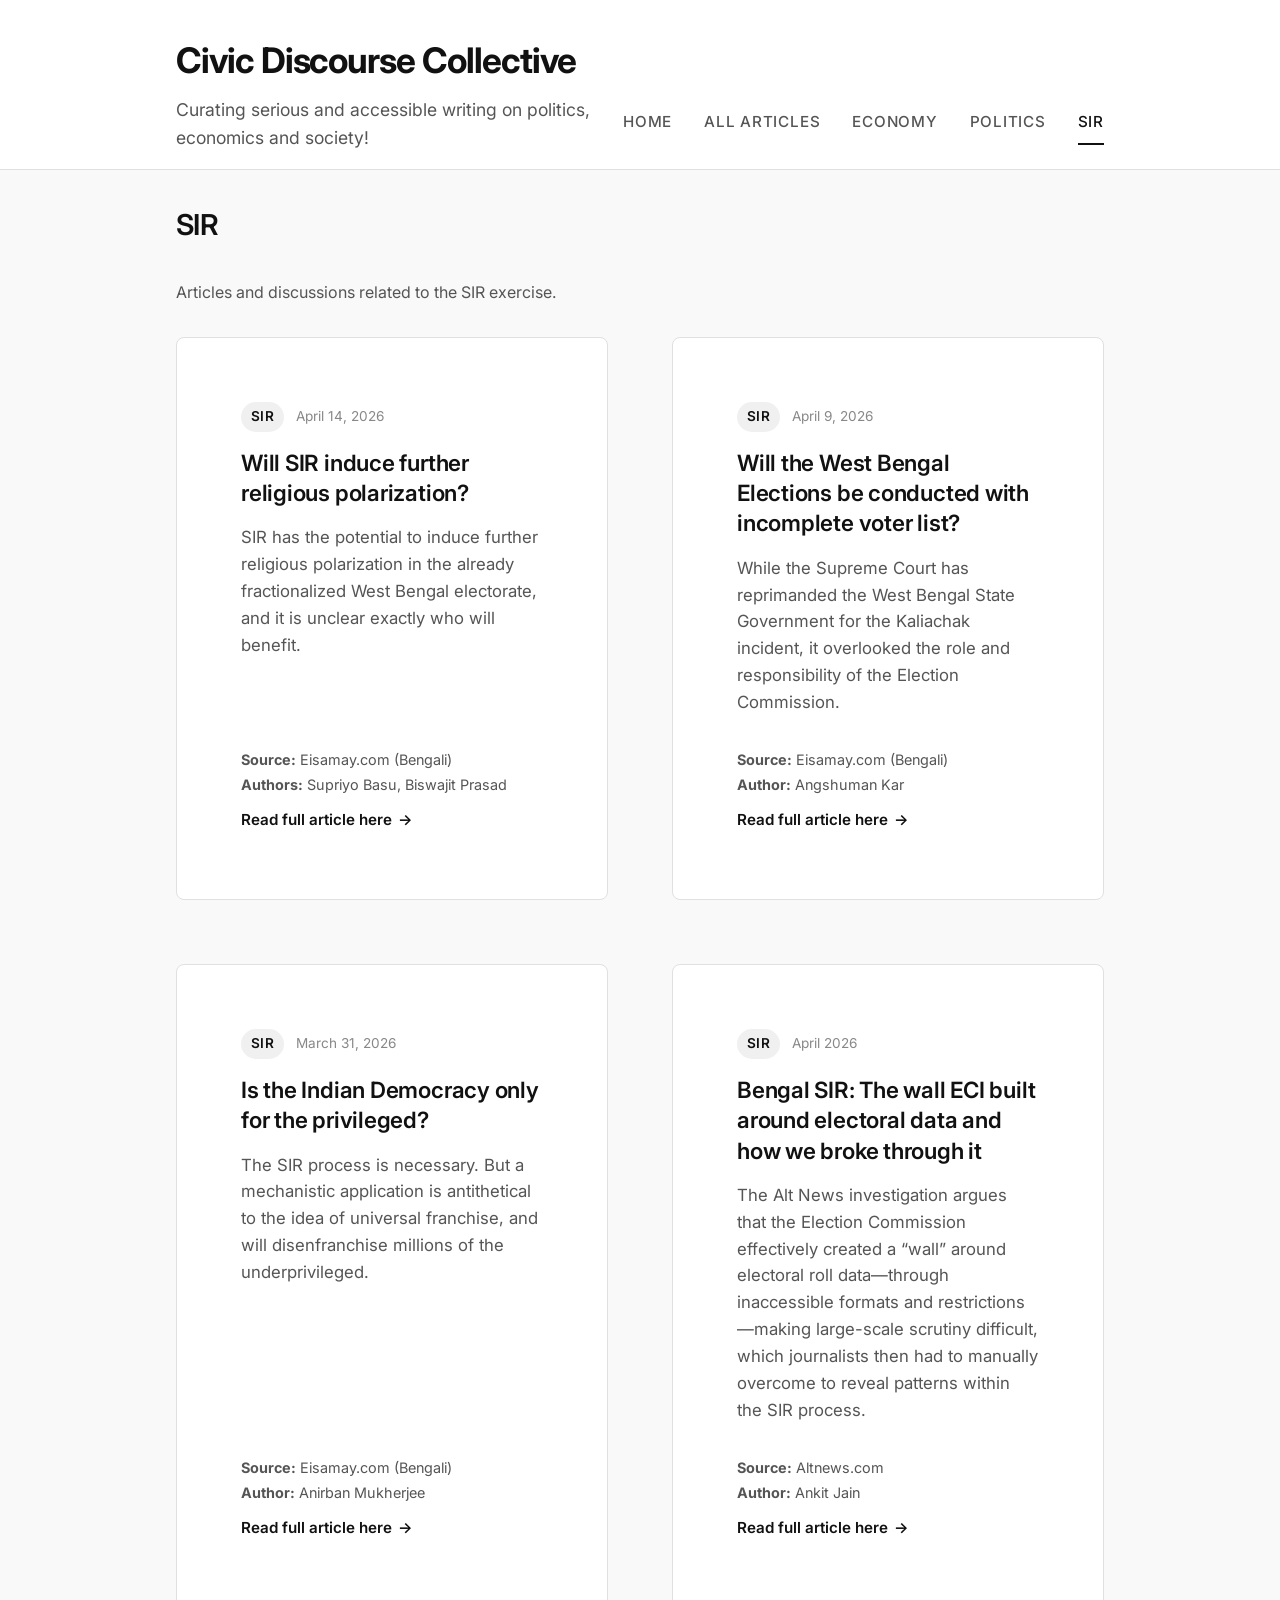
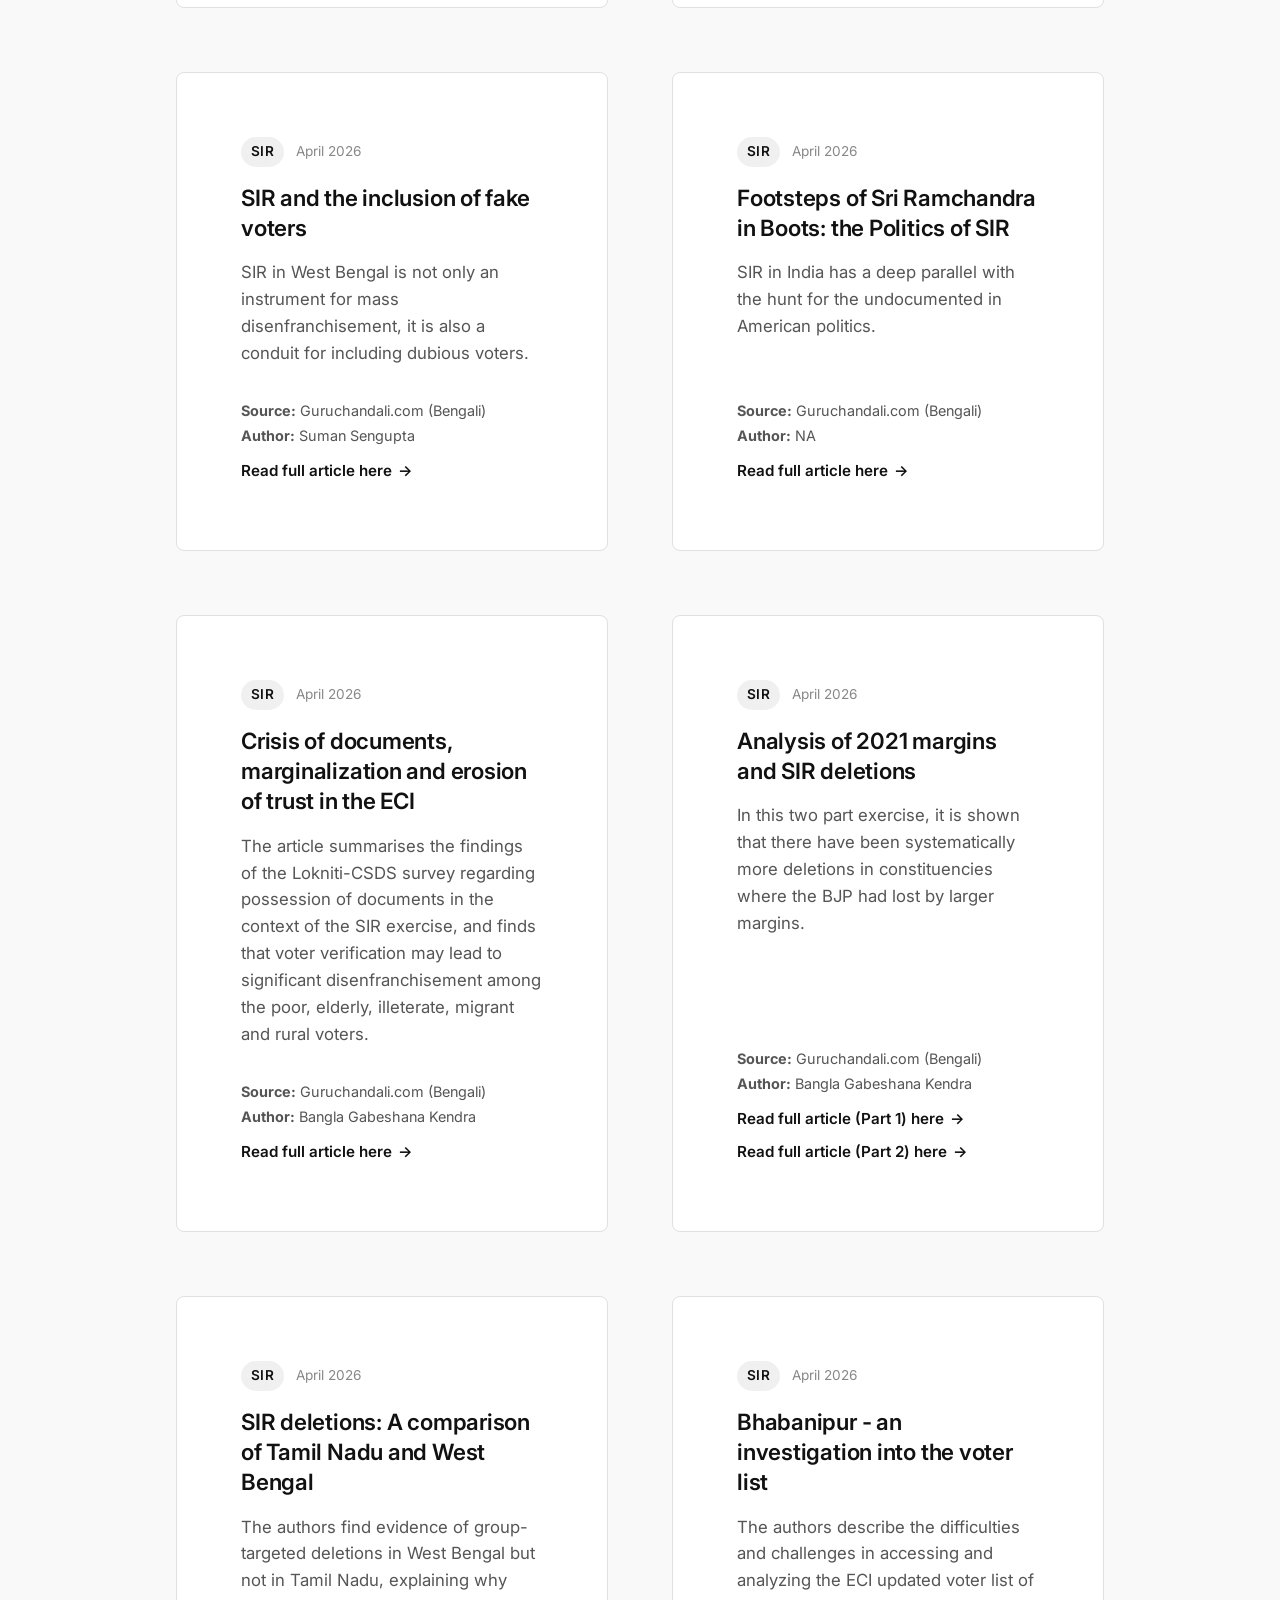
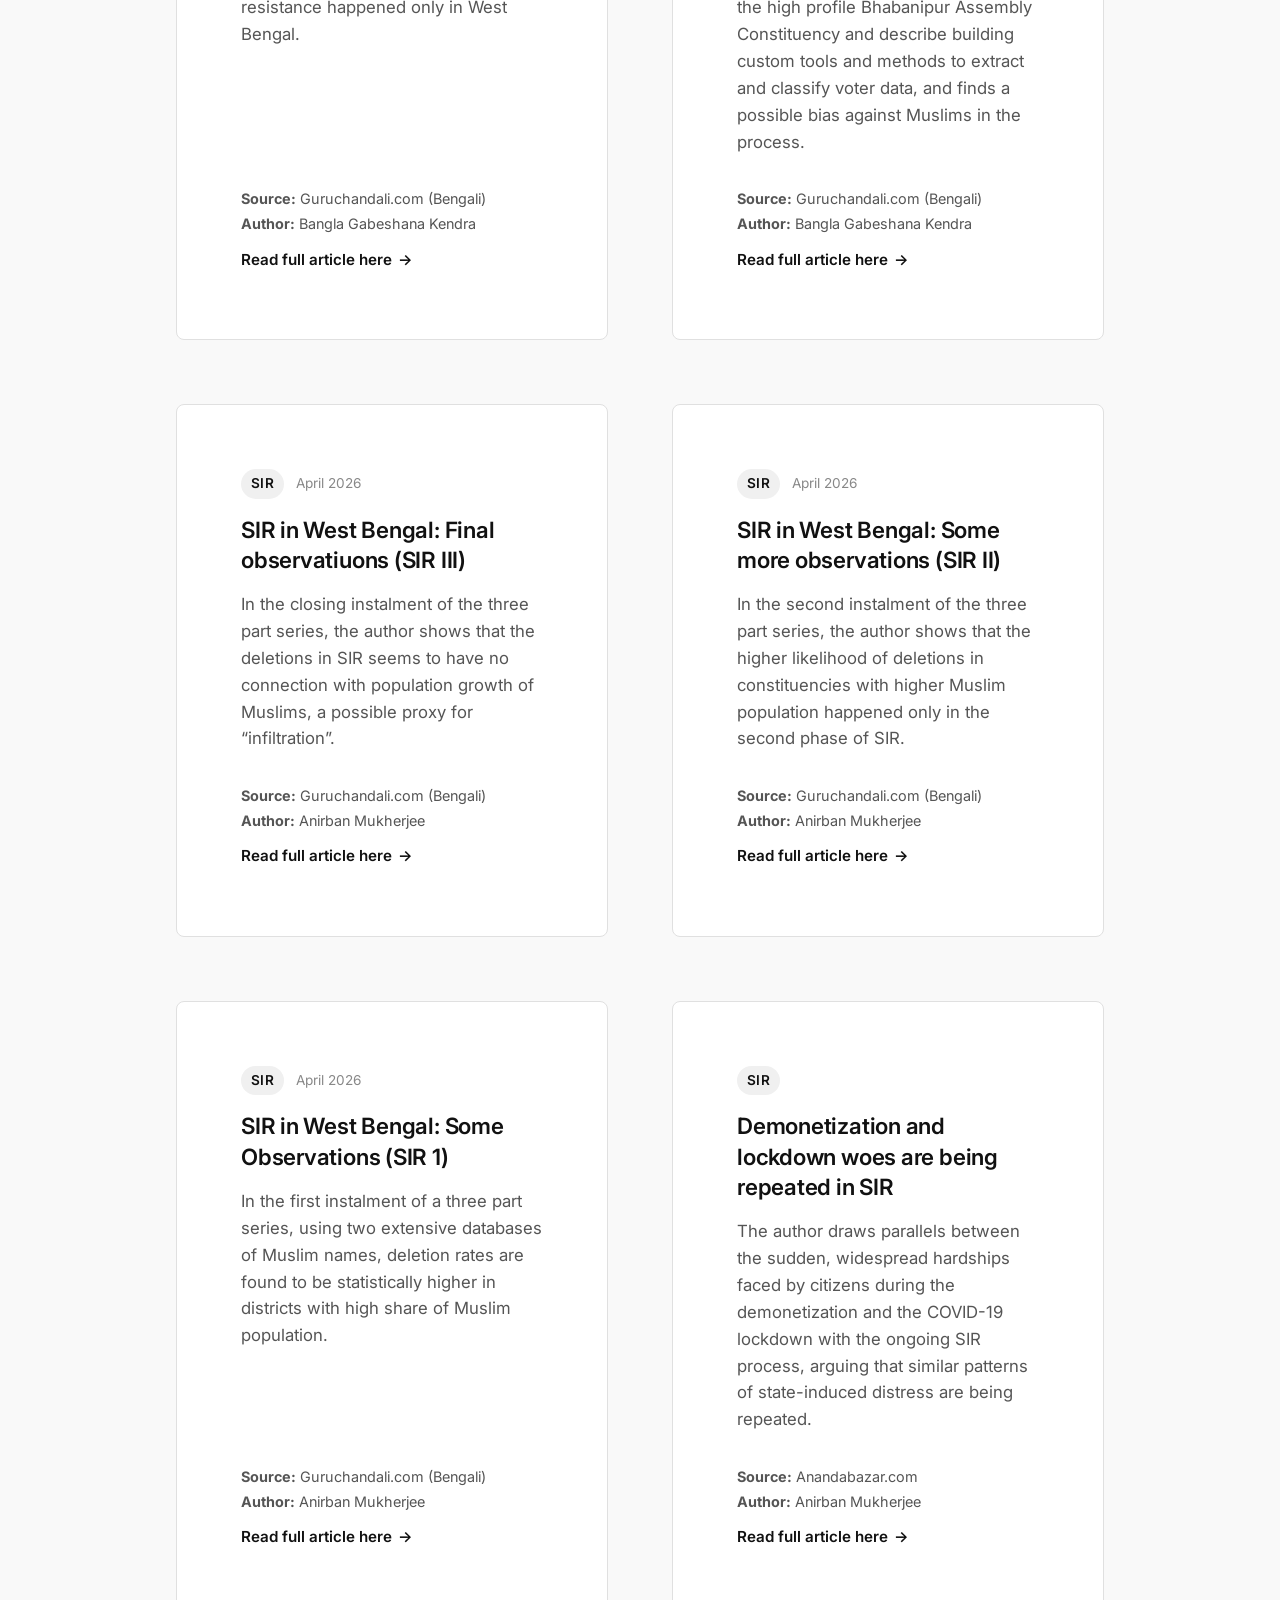
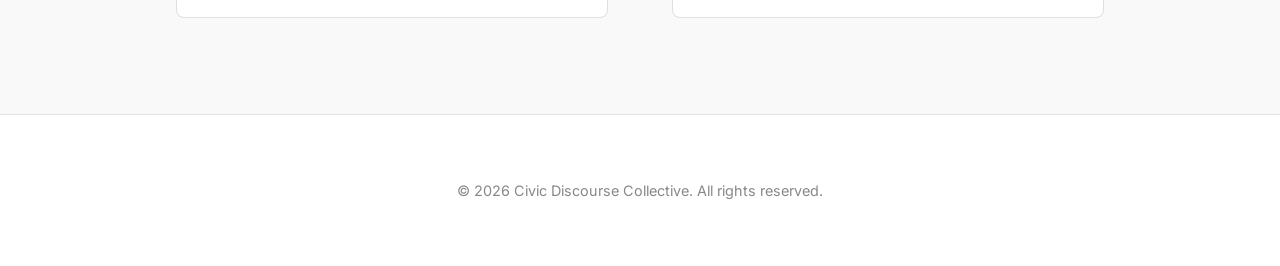
==== sir.html @ 8ed66338 "Add files via upload" ====
<!DOCTYPE html>
<html lang="en">
<head>
    <meta charset="UTF-8">
    <meta name="viewport" content="width=device-width, initial-scale=1.0">
    <title>SIR | Civic Discourse Collective</title>
    <link rel="stylesheet" href="css/style.css">
    <link href="https://fonts.googleapis.com/css2?family=Inter:wght@400;500;600;700&display=swap" rel="stylesheet">
</head>
<body>
    
    <header class="site-header">
        <div class="container header-inner">
            <div class="header-text">
                <h1 class="site-title"><a href="index.html">Civic Discourse Collective</a></h1>
                <p class="site-subtitle">Curating serious and accessible writing on politics, economics and society!</p>
            </div>
            <nav class="main-nav">
                <a href="index.html">Home</a>
                <a href="articles.html">All Articles</a>
                <a href="economy.html">Economy</a>
                <a href="politics.html">Politics</a>
                <a href="sir.html" class="active">SIR</a>
            </nav>
        </div>
    </header>

    <main class="main-content container">
        
        <h2 class="page-title">SIR</h2>
        <p style="margin-bottom: var(--spacing-md); color: var(--color-text-secondary);">Articles and discussions related to the SIR exercise.</p>
        
        <div class="article-list">
            
            <article class="article-card">
                <div class="article-meta">
                    <span class="article-category">SIR</span>
                    <span class="article-date">April 14, 2026</span>
                </div>
                <h3 class="article-title">Will SIR induce further religious polarization?</h3>
                <p class="article-excerpt">SIR has the potential to induce further religious polarization in the already fractionalized West Bengal electorate, and it is unclear exactly who will benefit.</p>
                <div style="margin-bottom: 12px;">
                    <p style="margin-bottom: 2px; font-size: 0.9rem; color: var(--color-text-secondary);"><strong>Source:</strong> Eisamay.com (Bengali)</p>
                    <p style="margin-bottom: 0; font-size: 0.9rem; color: var(--color-text-secondary);"><strong>Authors:</strong> Supriyo Basu, Biswajit Prasad</p>
                </div>
                <a href="https://www.guruchandali.com/comment.php?topic=34795" class="read-more" target="_blank" rel="noopener noreferrer">Read full article here</a>
            </article>

            <article class="article-card">
                <div class="article-meta">
                    <span class="article-category">SIR</span>
                    <span class="article-date">April 9, 2026</span>
                </div>
                <h3 class="article-title">Will the West Bengal Elections be conducted with incomplete voter list?</h3>
                <p class="article-excerpt">While the Supreme Court has reprimanded the West Bengal State Government for the Kaliachak incident, it overlooked the role and responsibility of the Election Commission.</p>
                <div style="margin-bottom: 12px;">
                    <p style="margin-bottom: 2px; font-size: 0.9rem; color: var(--color-text-secondary);"><strong>Source:</strong> Eisamay.com (Bengali)</p>
                    <p style="margin-bottom: 0; font-size: 0.9rem; color: var(--color-text-secondary);"><strong>Author:</strong> Angshuman Kar</p>
                </div>
                <a href="https://eisamay.com/editorial/election-in-west-bengal-is-to-be-conducted-with-out-complete-voter-list-article-by-angshuman-kar/200491752.cms" class="read-more" target="_blank" rel="noopener noreferrer">Read full article here</a>
            </article>

            <article class="article-card">
                <div class="article-meta">
                    <span class="article-category">SIR</span>
                    <span class="article-date">March 31, 2026</span>
                </div>
                <h3 class="article-title">Is the Indian Democracy only for the privileged?</h3>
                <p class="article-excerpt">The SIR process is necessary. But a mechanistic application is antithetical to the idea of universal franchise, and will disenfranchise millions of the underprivileged.</p>
                <div style="margin-bottom: 12px;">
                    <p style="margin-bottom: 2px; font-size: 0.9rem; color: var(--color-text-secondary);"><strong>Source:</strong> Eisamay.com (Bengali)</p>
                    <p style="margin-bottom: 0; font-size: 0.9rem; color: var(--color-text-secondary);"><strong>Author:</strong> Anirban Mukherjee</p>
                </div>
                <a href="https://eisamay.com/editorial/indian-democracy-is-only-for-the-financially-stabled-people-article-by-anirban-mukherjee/200489360.cms" class="read-more" target="_blank" rel="noopener noreferrer">Read full article here</a>
            </article>

            <article class="article-card">
                <div class="article-meta">
                    <span class="article-category">SIR</span>
                    <span class="article-date">April 2026</span>
                </div>
                <h3 class="article-title">Bengal SIR: The wall ECI built around electoral data and how we broke through it</h3>
                <p class="article-excerpt">The Alt News investigation argues that the Election Commission effectively created a “wall” around electoral roll data—through inaccessible formats and restrictions—making large-scale scrutiny difficult, which journalists then had to manually overcome to reveal patterns within the SIR process.</p>
                <div style="margin-bottom: 12px;">
                    <p style="margin-bottom: 2px; font-size: 0.9rem; color: var(--color-text-secondary);"><strong>Source:</strong> Altnews.com</p>
                    <p style="margin-bottom: 0; font-size: 0.9rem; color: var(--color-text-secondary);"><strong>Author:</strong> Ankit Jain</p>
                </div>
                <a href="https://www.altnews.in/bengal-sir-the-wall-eci-built-around-electoral-data-and-how-we-broke-through-it/" class="read-more" target="_blank" rel="noopener noreferrer">Read full article here</a>
            </article>

            <article class="article-card">
                <div class="article-meta">
                    <span class="article-category">SIR</span>
                    <span class="article-date">April 2026</span>
                </div>
                <h3 class="article-title">SIR and the inclusion of fake voters</h3>
                <p class="article-excerpt">SIR in West Bengal is not only an instrument for mass disenfranchisement, it is also a conduit for including dubious voters.</p>
                <div style="margin-bottom: 12px;">
                    <p style="margin-bottom: 2px; font-size: 0.9rem; color: var(--color-text-secondary);"><strong>Source:</strong> Guruchandali.com (Bengali)</p>
                    <p style="margin-bottom: 0; font-size: 0.9rem; color: var(--color-text-secondary);"><strong>Author:</strong> Suman Sengupta</p>
                </div>
                <a href="https://www.guruchandali.com/comment.php?topic=34795" class="read-more" target="_blank" rel="noopener noreferrer">Read full article here</a>
            </article>

            <article class="article-card">
                <div class="article-meta">
                    <span class="article-category">SIR</span>
                    <span class="article-date">April 2026</span>
                </div>
                <h3 class="article-title">Footsteps of Sri Ramchandra in Boots: the Politics of SIR</h3>
                <p class="article-excerpt">SIR in India has a deep parallel with the hunt for the undocumented in American politics.</p>
                <div style="margin-bottom: 12px;">
                    <p style="margin-bottom: 2px; font-size: 0.9rem; color: var(--color-text-secondary);"><strong>Source:</strong> Guruchandali.com (Bengali)</p>
                    <p style="margin-bottom: 0; font-size: 0.9rem; color: var(--color-text-secondary);"><strong>Author:</strong> NA</p>
                </div>
                <a href="https://www.guruchandali.com/comment.php?topic=34755" class="read-more" target="_blank" rel="noopener noreferrer">Read full article here</a>
            </article>

            <article class="article-card">
                <div class="article-meta">
                    <span class="article-category">SIR</span>
                    <span class="article-date">April 2026</span>
                </div>
                <h3 class="article-title">Crisis of documents, marginalization and erosion of trust in the ECI</h3>
                <p class="article-excerpt">The article summarises the findings of the Lokniti-CSDS survey regarding possession of documents in the context of the SIR exercise, and finds that voter verification may lead to significant disenfranchisement among the poor, elderly, illeterate, migrant and rural voters.</p>
                <div style="margin-bottom: 12px;">
                    <p style="margin-bottom: 2px; font-size: 0.9rem; color: var(--color-text-secondary);"><strong>Source:</strong> Guruchandali.com (Bengali)</p>
                    <p style="margin-bottom: 0; font-size: 0.9rem; color: var(--color-text-secondary);"><strong>Author:</strong> Bangla Gabeshana Kendra</p>
                </div>
                <a href="https://www.guruchandali.com/comment.php?topic=34772" class="read-more" target="_blank" rel="noopener noreferrer">Read full article here</a>
            </article>

            <article class="article-card">
                <div class="article-meta">
                    <span class="article-category">SIR</span>
                    <span class="article-date">April 2026</span>
                </div>
                <h3 class="article-title">Analysis of 2021 margins and SIR deletions</h3>
                <p class="article-excerpt">In this two part exercise, it is shown that there have been systematically more deletions in constituencies where the BJP had lost by larger margins.</p>
                <div style="margin-bottom: 12px;">
                    <p style="margin-bottom: 2px; font-size: 0.9rem; color: var(--color-text-secondary);"><strong>Source:</strong> Guruchandali.com (Bengali)</p>
                    <p style="margin-bottom: 0; font-size: 0.9rem; color: var(--color-text-secondary);"><strong>Author:</strong> Bangla Gabeshana Kendra</p>
                </div>
                <a href="https://www.guruchandali.com/comment.php?topic=34432" class="read-more" target="_blank" rel="noopener noreferrer">Read full article (Part 1) here</a>
                <a href="https://www.guruchandali.com/comment.php?topic=34454" class="read-more" target="_blank" rel="noopener noreferrer" style="margin-top: 5px;">Read full article (Part 2) here</a>
            </article>

            <article class="article-card">
                <div class="article-meta">
                    <span class="article-category">SIR</span>
                    <span class="article-date">April 2026</span>
                </div>
                <h3 class="article-title">SIR deletions: A comparison of Tamil Nadu and West Bengal</h3>
                <p class="article-excerpt">The authors find evidence of group-targeted deletions in West Bengal but not in Tamil Nadu, explaining why resistance happened only in West Bengal.</p>
                <div style="margin-bottom: 12px;">
                    <p style="margin-bottom: 2px; font-size: 0.9rem; color: var(--color-text-secondary);"><strong>Source:</strong> Guruchandali.com (Bengali)</p>
                    <p style="margin-bottom: 0; font-size: 0.9rem; color: var(--color-text-secondary);"><strong>Author:</strong> Bangla Gabeshana Kendra</p>
                </div>
                <a href="https://www.guruchandali.com/comment.php?topic=34776" class="read-more" target="_blank" rel="noopener noreferrer">Read full article here</a>
            </article>

            <article class="article-card">
                <div class="article-meta">
                    <span class="article-category">SIR</span>
                    <span class="article-date">April 2026</span>
                </div>
                <h3 class="article-title">Bhabanipur - an investigation into the voter list</h3>
                <p class="article-excerpt">The authors describe the difficulties and challenges in accessing and analyzing the ECI updated voter list of the high profile Bhabanipur Assembly Constituency and describe building custom tools and methods to extract and classify voter data, and finds a possible bias against Muslims in the process.</p>
                <div style="margin-bottom: 12px;">
                    <p style="margin-bottom: 2px; font-size: 0.9rem; color: var(--color-text-secondary);"><strong>Source:</strong> Guruchandali.com (Bengali)</p>
                    <p style="margin-bottom: 0; font-size: 0.9rem; color: var(--color-text-secondary);"><strong>Author:</strong> Bangla Gabeshana Kendra</p>
                </div>
                <a href="https://www.guruchandali.com/comment.php?topic=34772" class="read-more" target="_blank" rel="noopener noreferrer">Read full article here</a>
            </article>

            <article class="article-card">
                <div class="article-meta">
                    <span class="article-category">SIR</span>
                    <span class="article-date">April 2026</span>
                </div>
                <h3 class="article-title">SIR in West Bengal: Final observatiuons (SIR III)</h3>
                <p class="article-excerpt">In the closing instalment of the three part series, the author shows that the deletions in SIR seems to have no connection with population growth of Muslims, a possible proxy for “infiltration”.</p>
                <div style="margin-bottom: 12px;">
                    <p style="margin-bottom: 2px; font-size: 0.9rem; color: var(--color-text-secondary);"><strong>Source:</strong> Guruchandali.com (Bengali)</p>
                    <p style="margin-bottom: 0; font-size: 0.9rem; color: var(--color-text-secondary);"><strong>Author:</strong> Anirban Mukherjee</p>
                </div>
                <a href="https://www.guruchandali.com/comment.php?topic=34874" class="read-more" target="_blank" rel="noopener noreferrer">Read full article here</a>
            </article>

            <article class="article-card">
                <div class="article-meta">
                    <span class="article-category">SIR</span>
                    <span class="article-date">April 2026</span>
                </div>
                <h3 class="article-title">SIR in West Bengal: Some more observations (SIR II)</h3>
                <p class="article-excerpt">In the second instalment of the three part series, the author shows that the higher likelihood of deletions in constituencies with higher Muslim population happened only in the second phase of SIR.</p>
                <div style="margin-bottom: 12px;">
                    <p style="margin-bottom: 2px; font-size: 0.9rem; color: var(--color-text-secondary);"><strong>Source:</strong> Guruchandali.com (Bengali)</p>
                    <p style="margin-bottom: 0; font-size: 0.9rem; color: var(--color-text-secondary);"><strong>Author:</strong> Anirban Mukherjee</p>
                </div>
                <a href="https://www.guruchandali.com/comment.php?topic=34806" class="read-more" target="_blank" rel="noopener noreferrer">Read full article here</a>
            </article>

            <article class="article-card">
                <div class="article-meta">
                    <span class="article-category">SIR</span>
                    <span class="article-date">April 2026</span>
                </div>
                <h3 class="article-title">SIR in West Bengal: Some Observations (SIR 1)</h3>
                <p class="article-excerpt">In the first instalment of a three part series, using two extensive databases of Muslim names, deletion rates are found to be statistically higher in districts with high share of Muslim population.</p>
                <div style="margin-bottom: 12px;">
                    <p style="margin-bottom: 2px; font-size: 0.9rem; color: var(--color-text-secondary);"><strong>Source:</strong> Guruchandali.com (Bengali)</p>
                    <p style="margin-bottom: 0; font-size: 0.9rem; color: var(--color-text-secondary);"><strong>Author:</strong> Anirban Mukherjee</p>
                </div>
                <a href="https://www.guruchandali.com/comment.php?topic=34747" class="read-more" target="_blank" rel="noopener noreferrer">Read full article here</a>
            </article>

            <article class="article-card">
                <div class="article-meta">
                    <span class="article-category">SIR</span>
                </div>
                <h3 class="article-title">Demonetization and lockdown woes are being repeated in SIR</h3>
                <p class="article-excerpt">The author draws parallels between the sudden, widespread hardships faced by citizens during the demonetization and the COVID-19 lockdown with the ongoing SIR process, arguing that similar patterns of state-induced distress are being repeated.</p>
                <div style="margin-bottom: 12px;">
                    <p style="margin-bottom: 2px; font-size: 0.9rem; color: var(--color-text-secondary);"><strong>Source:</strong> Anandabazar.com</p>
                    <p style="margin-bottom: 0; font-size: 0.9rem; color: var(--color-text-secondary);"><strong>Author:</strong> Anirban Mukherjee</p>
                </div>
                <a href="https://www.anandabazar.com/editorial/essays/demonetization-and-lockdown-woes-are-being-repeated-in-sir-prnt/cid/1662780" class="read-more" target="_blank" rel="noopener noreferrer">Read full article here</a>
            </article>

        </div>

    </main>

    <footer class="site-footer">
        <div class="container">
            <p>&copy; 2026 Civic Discourse Collective. All rights reserved.</p>
        </div>
    </footer>

</body>
</html>
---- css/style.css ----
/* 
  Civic Discourse Collective - Minimalist Stylesheet 
  Premium, grayscale aesthetic. Mobile-first responsive design.
*/

:root {
  /* Design Tokens */
  --color-bg: #f9f9f9;
  --color-surface: #ffffff;
  --color-text-primary: #111111;
  --color-text-secondary: #555555;
  --color-text-tertiary: #888888;
  --color-border: #e0e0e0;
  --color-border-hover: #aaaaaa;
  
  --font-family: 'Inter', -apple-system, BlinkMacSystemFont, "Segoe UI", Roboto, Helvetica, Arial, sans-serif;
  
  --spacing-xs: 0.5rem;
  --spacing-sm: 1rem;
  --spacing-md: 2rem;
  --spacing-lg: 4rem;
  --spacing-xl: 6rem;
  
  --radius-sm: 4px;
  --radius-md: 8px;
  
  --max-width: 960px; /* Increased for desktop */
}

/* Reset & Base Styles */
* {
  box-sizing: border-box;
  margin: 0;
  padding: 0;
}

body {
  background-color: var(--color-bg);
  color: var(--color-text-primary);
  font-family: var(--font-family);
  line-height: 1.6;
  font-size: 16px;
  -webkit-font-smoothing: antialiased;
  -moz-osx-font-smoothing: grayscale;
}

a {
  color: var(--color-text-primary);
  text-decoration: none;
  transition: color 0.2s ease, border-color 0.2s ease;
}

/* Layout */
.container {
  max-width: var(--max-width);
  margin: 0 auto;
  padding: 0 var(--spacing-sm);
}

/* Header & Navigation */
.site-header {
  position: sticky;
  top: 0;
  z-index: 100;
  padding: var(--spacing-md) 0 var(--spacing-sm);
  border-bottom: 1px solid var(--color-border);
  margin-bottom: var(--spacing-md);
  background-color: var(--color-surface);
}

.header-inner {
  display: flex;
  flex-direction: column;
  gap: var(--spacing-md);
}

.site-title {
  font-size: 2.2rem;
  font-weight: 700;
  letter-spacing: -0.03em;
  margin-bottom: var(--spacing-xs);
  white-space: nowrap;
}

.site-subtitle {
  font-size: 1.1rem;
  color: var(--color-text-secondary);
  font-weight: 400;
}

.main-nav {
  display: flex;
  gap: var(--spacing-md);
  flex-wrap: wrap;
}

.main-nav a {
  font-size: 0.95rem;
  font-weight: 500;
  text-transform: uppercase;
  letter-spacing: 0.05em;
  color: var(--color-text-secondary);
  padding-bottom: var(--spacing-xs);
  border-bottom: 2px solid transparent;
}

.main-nav a:hover,
.main-nav a.active {
  color: var(--color-text-primary);
  border-bottom: 2px solid var(--color-text-primary);
}

/* Main Content */
.main-content {
  padding-bottom: var(--spacing-xl);
}

.page-title {
  font-size: 1.8rem;
  font-weight: 600;
  margin-bottom: var(--spacing-md);
  letter-spacing: -0.02em;
}

.content-section {
  background-color: var(--color-surface);
  padding: var(--spacing-lg);
  border-radius: var(--radius-md);
  border: 1px solid var(--color-border);
  margin-bottom: var(--spacing-md);
  max-width: 800px; /* Constrain reading width for about section */
}

.content-section p {
  margin-bottom: var(--spacing-sm);
  font-size: 1.1rem;
  color: var(--color-text-secondary);
  line-height: 1.7;
}

.content-section p:last-child {
  margin-bottom: 0;
}

/* Articles List */
.article-list {
  display: grid;
  grid-template-columns: 1fr;
  gap: var(--spacing-md);
}

.article-card {
  display: flex;
  flex-direction: column;
  padding: var(--spacing-lg);
  background-color: var(--color-surface);
  border: 1px solid var(--color-border);
  border-radius: var(--radius-md);
  transition: transform 0.2s ease, box-shadow 0.2s ease;
  height: 100%;
}

.article-card:hover {
  transform: translateY(-4px);
  box-shadow: 0 12px 24px rgba(0,0,0,0.05);
  border-color: var(--color-border-hover);
}

.article-meta {
  font-size: 0.85rem;
  color: var(--color-text-tertiary);
  margin-bottom: var(--spacing-sm);
  display: flex;
  gap: 12px;
  align-items: center;
}

.article-category {
  background-color: #f0f0f0;
  padding: 4px 10px;
  border-radius: 20px;
  font-weight: 600;
  color: var(--color-text-primary);
  letter-spacing: 0.02em;
}

.article-title {
  font-size: 1.4rem;
  font-weight: 600;
  margin-bottom: var(--spacing-sm);
  line-height: 1.35;
  letter-spacing: -0.01em;
}

.article-excerpt {
  font-size: 1.05rem;
  color: var(--color-text-secondary);
  margin-bottom: var(--spacing-md);
  flex-grow: 1; /* Pushes the read more button to the bottom */
  line-height: 1.6;
}

.read-more {
  font-size: 0.95rem;
  font-weight: 600;
  color: var(--color-text-primary);
  display: inline-flex;
  align-items: center;
  align-self: flex-start;
  padding-bottom: 2px;
  border-bottom: 1px solid transparent;
}

.read-more::after {
  content: '→';
  margin-left: 6px;
  transition: transform 0.2s ease;
}

.article-card:hover .read-more {
  border-bottom-color: var(--color-text-primary);
}

.article-card:hover .read-more::after {
  transform: translateX(4px);
}

/* Footer */
.site-footer {
  text-align: center;
  padding: var(--spacing-lg) 0;
  border-top: 1px solid var(--color-border);
  color: var(--color-text-tertiary);
  font-size: 0.9rem;
  background-color: var(--color-surface);
}

/* Utilities */
.empty-state {
  text-align: center;
  padding: var(--spacing-xl) var(--spacing-md);
  color: var(--color-text-tertiary);
  background-color: var(--color-surface);
  border: 1px dashed var(--color-border);
  border-radius: var(--radius-md);
}

/* Responsive Styles */
@media (min-width: 768px) {
  .header-inner {
    flex-direction: row;
    justify-content: space-between;
    align-items: flex-end;
  }
  
  .header-text {
    flex: 1;
  }
  
  .main-nav {
    flex-shrink: 0;
    margin-bottom: var(--spacing-xs);
  }
  
  .article-list {
    grid-template-columns: repeat(2, 1fr);
    gap: var(--spacing-lg);
  }
}

@media (max-width: 600px) {
  :root {
    --spacing-md: 1.5rem;
    --spacing-lg: 2rem;
  }
  
  .site-title {
    font-size: 1.2rem;
  }
  
  .site-subtitle {
    display: none; /* Hide subtitle on mobile to save vertical space */
  }
  
  .site-header {
    padding: 10px 0 5px; /* Minimal padding */
    margin-bottom: var(--spacing-sm);
  }
  
  .header-inner {
    gap: 8px; /* Tighter spacing between title and nav */
  }
  
  .main-nav {
    gap: 4px 10px;
    justify-content: space-between;
  }
  
  .main-nav a {
    font-size: 0.75rem; /* Smaller font for tabs */
    padding-bottom: 2px;
  }
  
  .article-title {
    font-size: 1.25rem;
  }
  
  .article-card {
    padding: var(--spacing-md);
  }
}
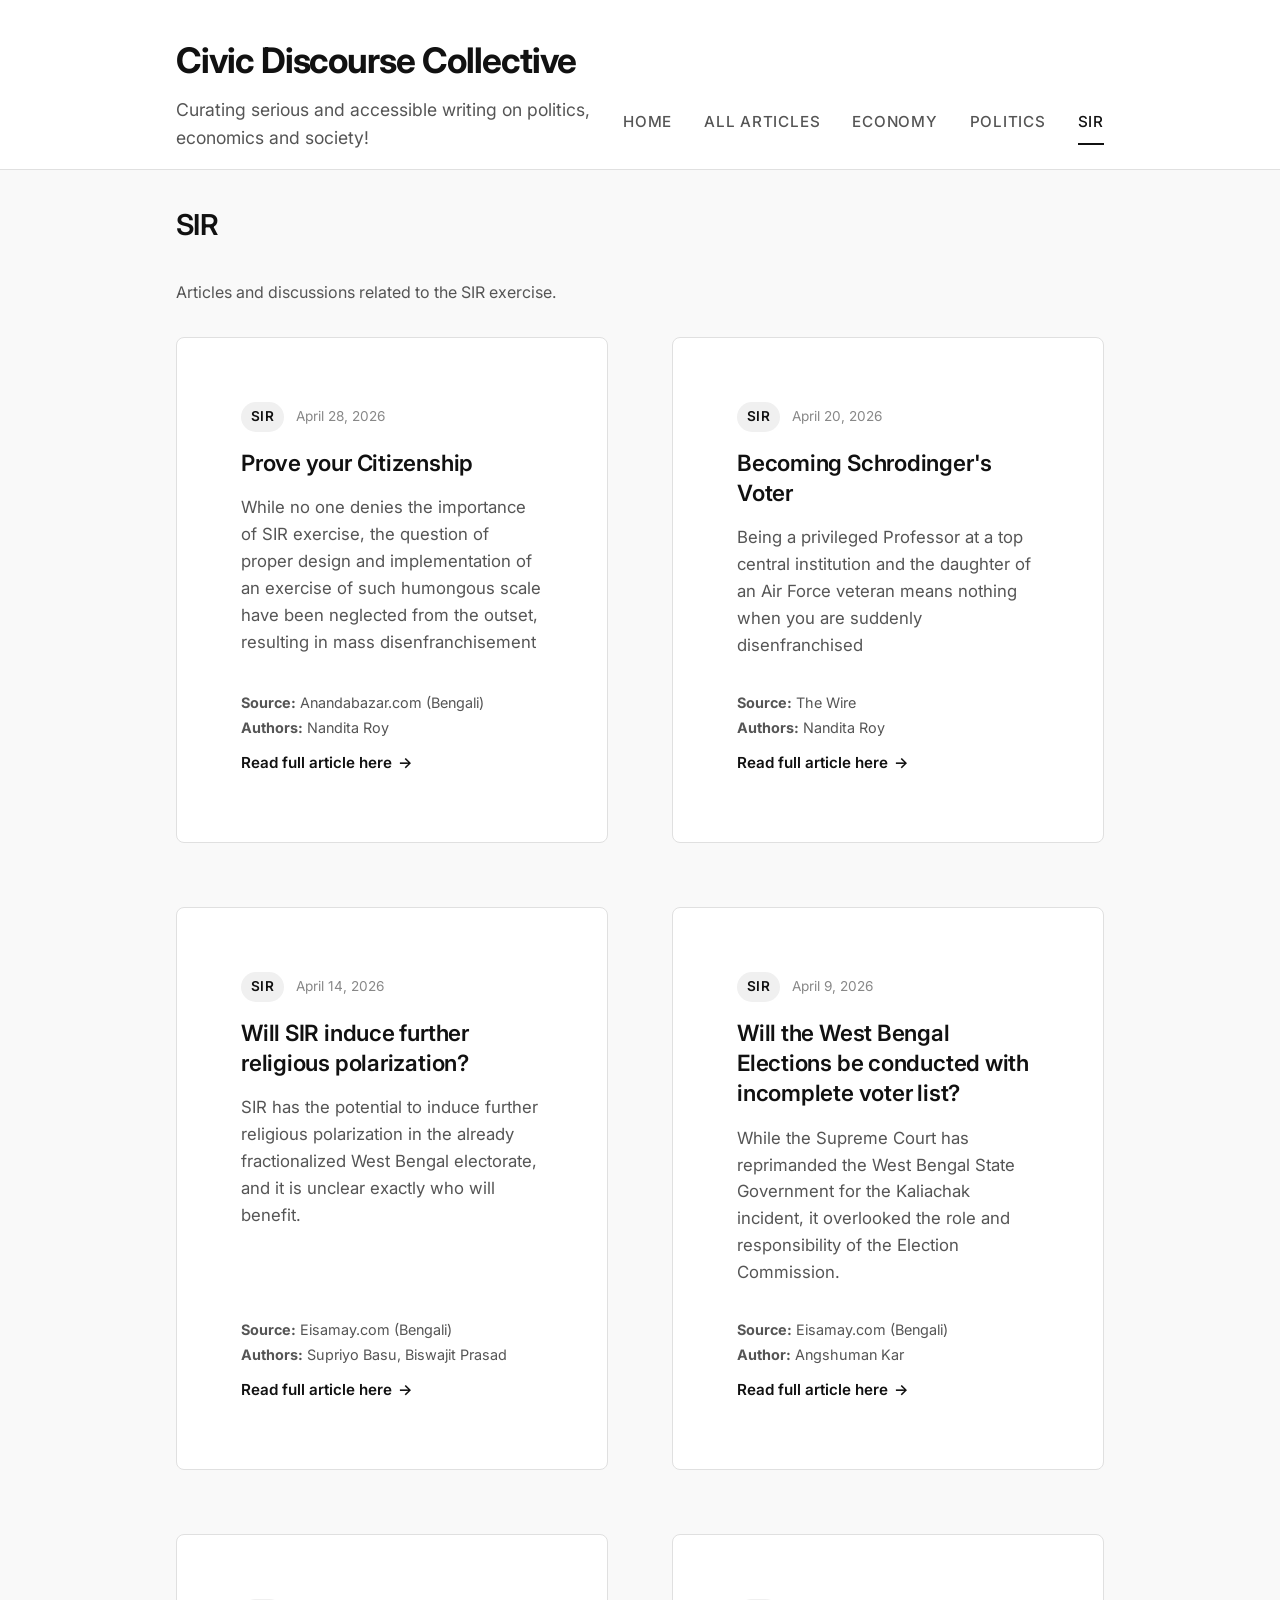
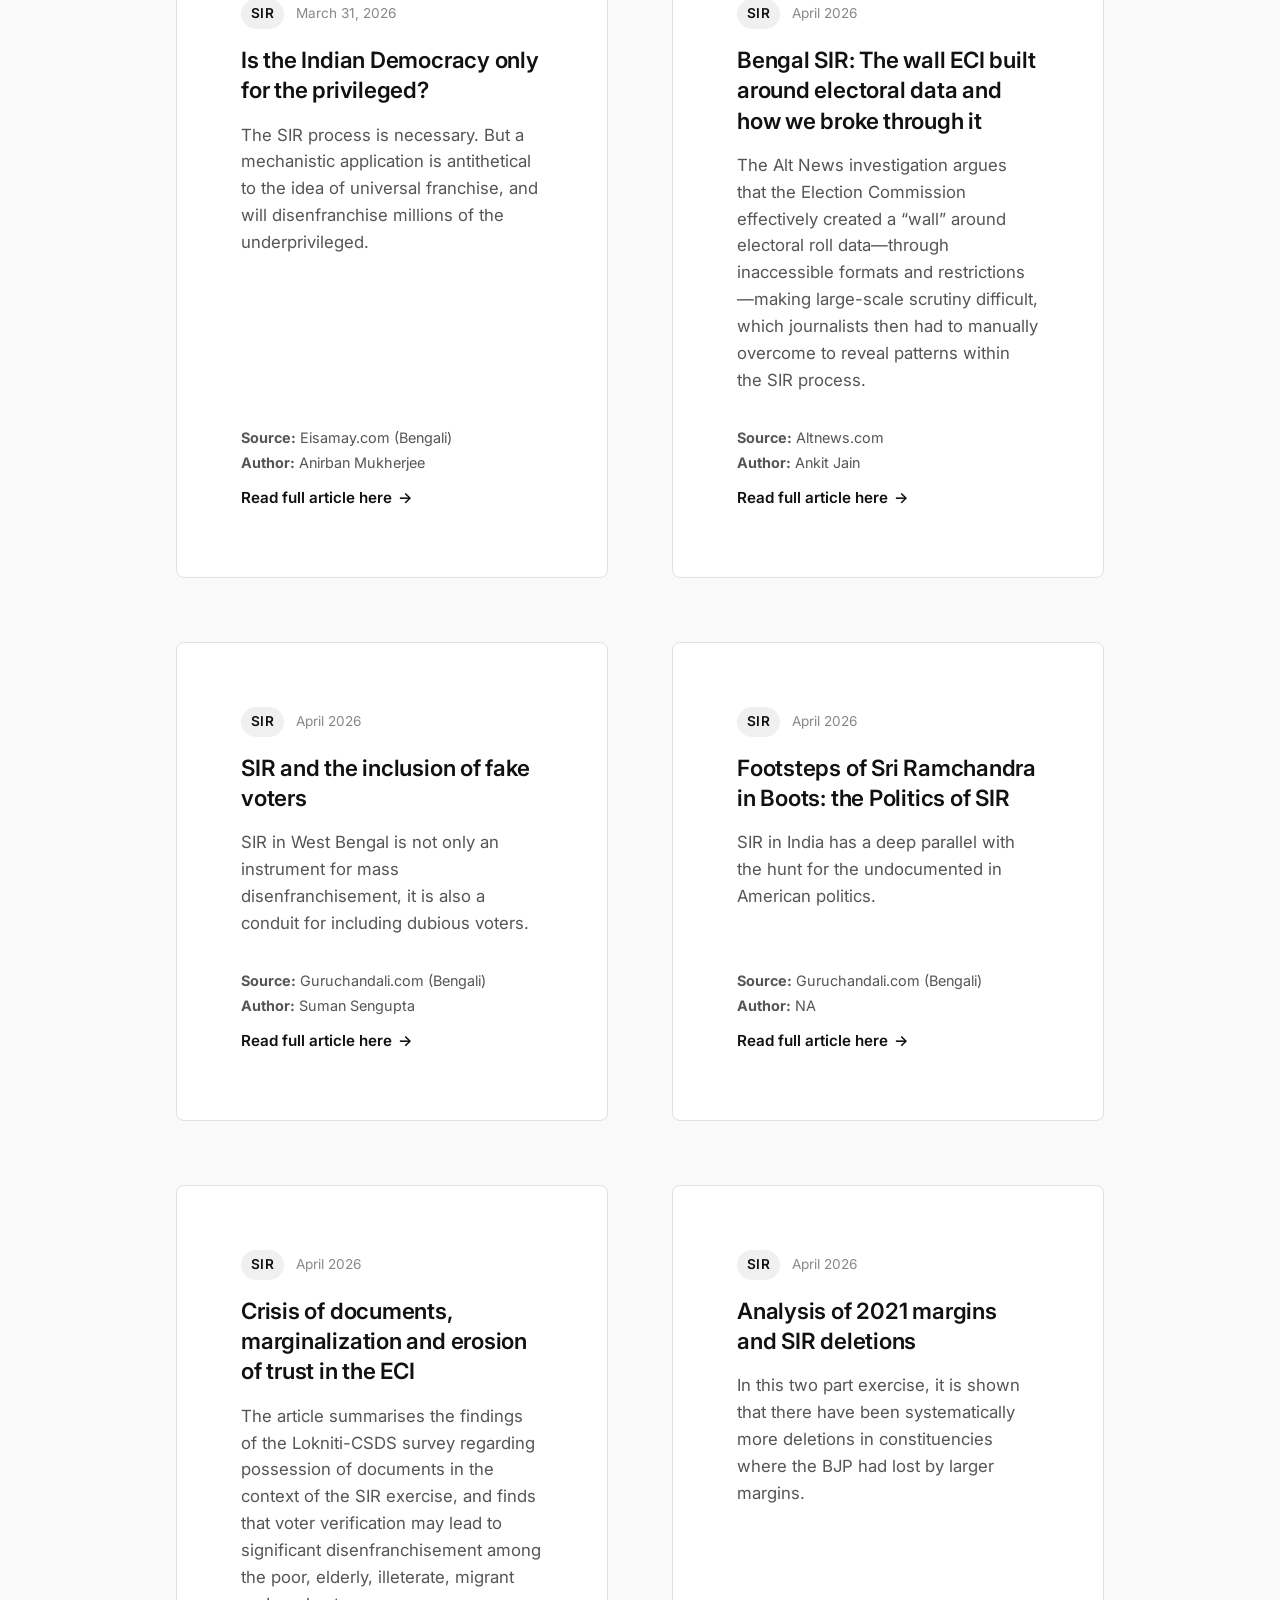
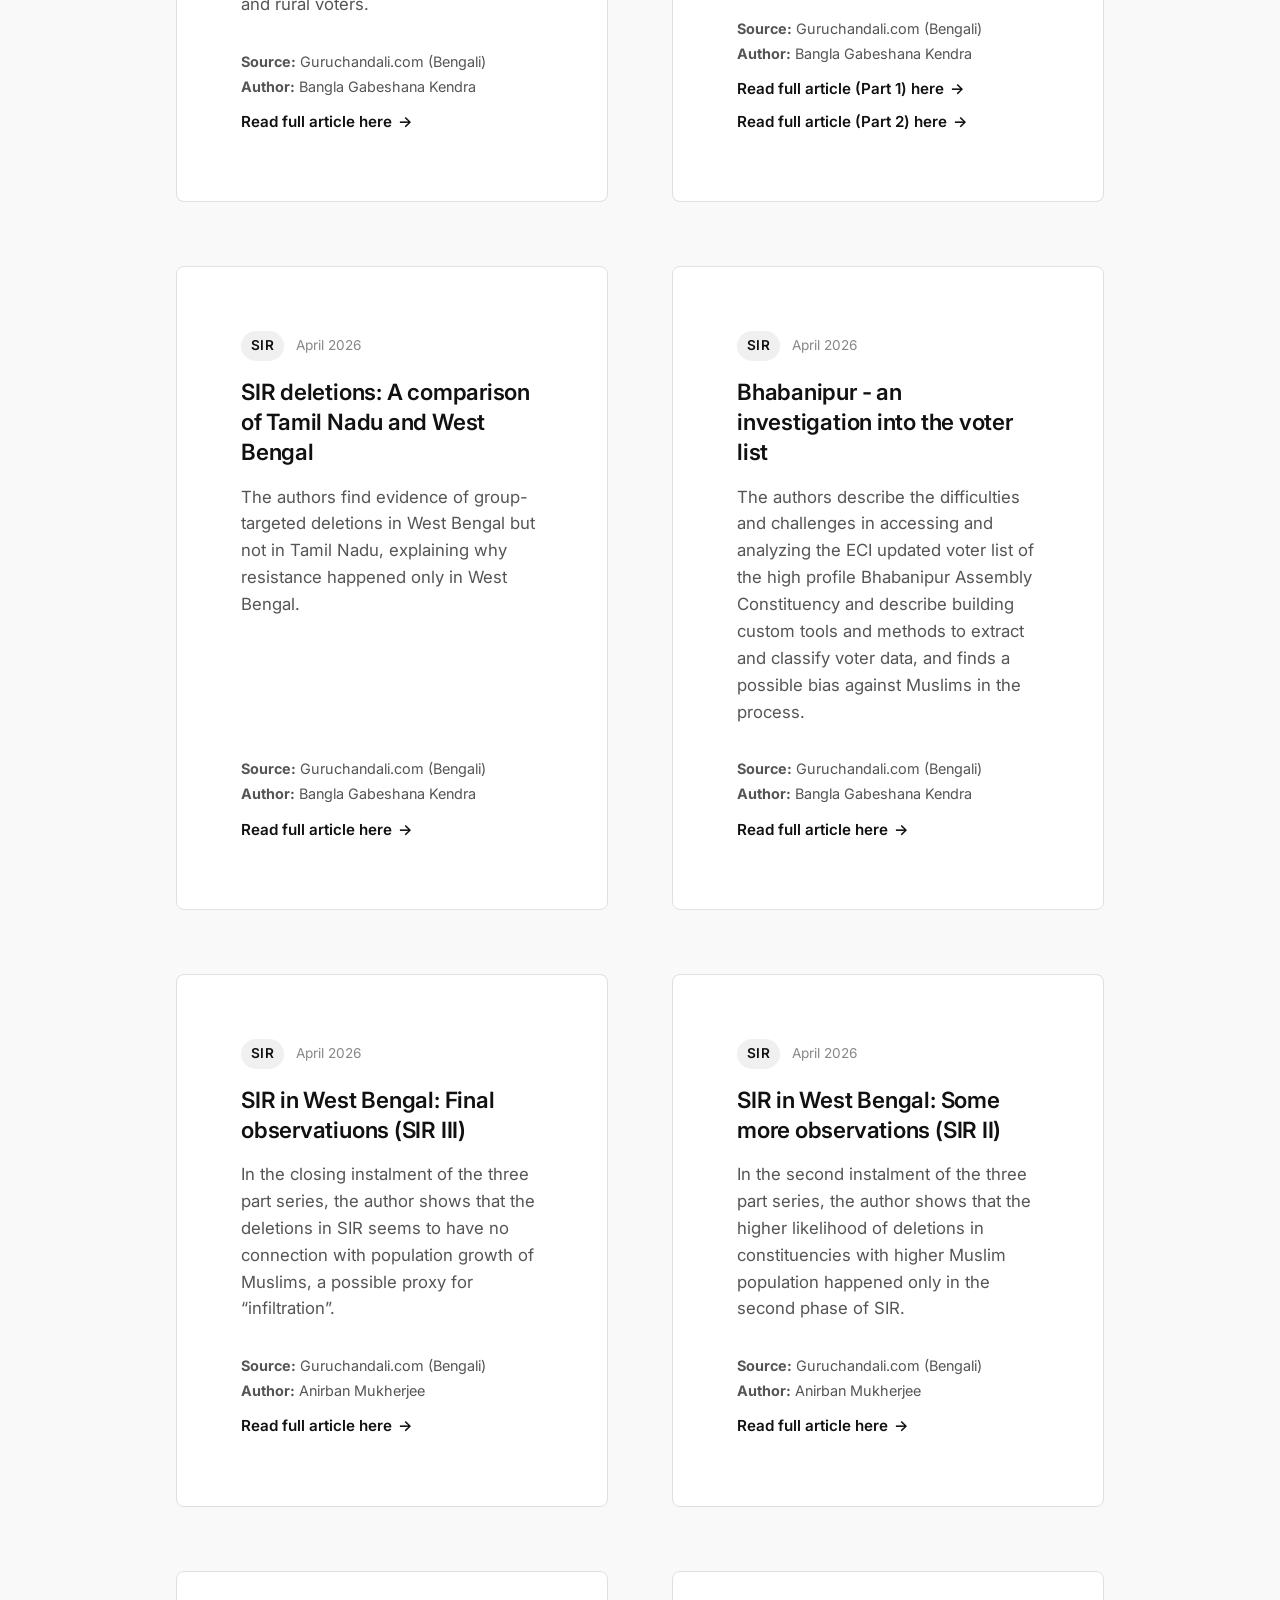
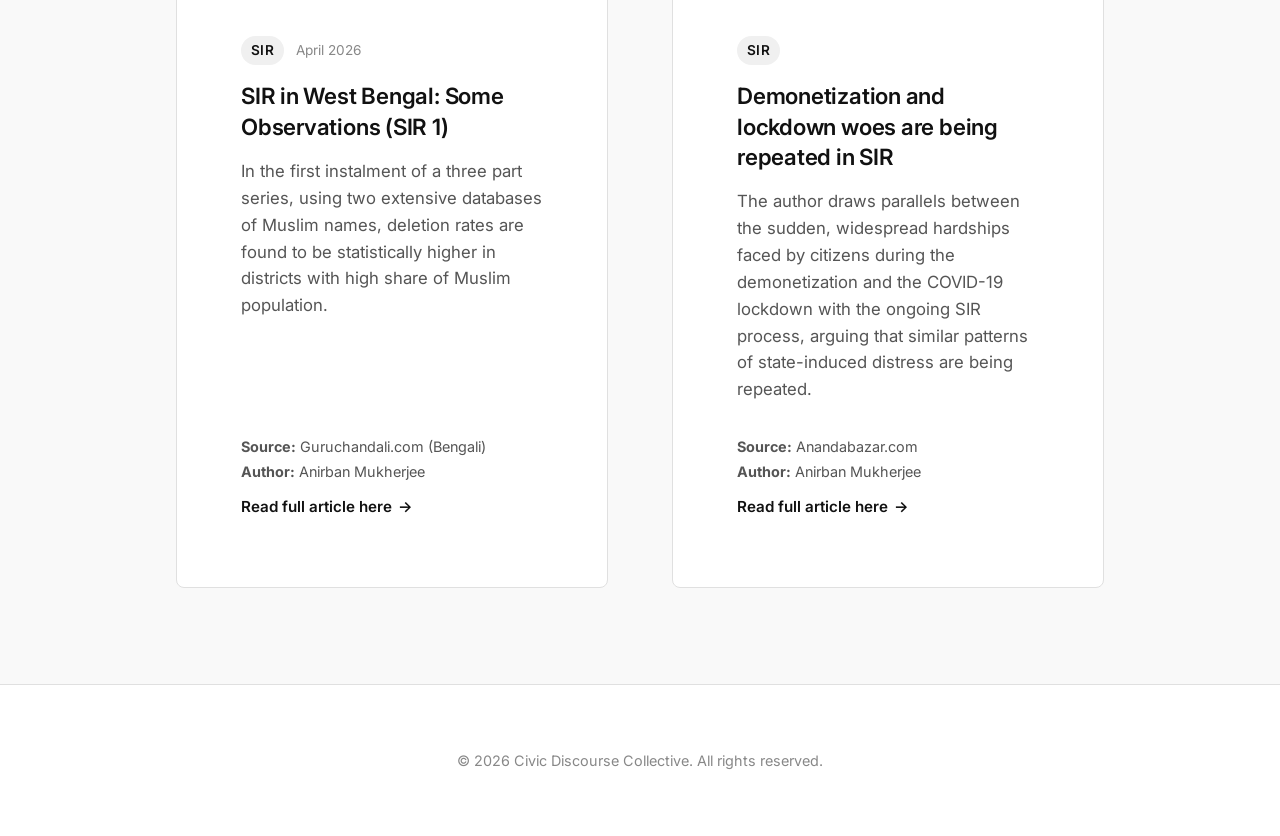
==== commit b6f00892: "Update sir.html" ====
--- a/sir.html
+++ b/sir.html
@@ -31,6 +31,35 @@
         <p style="margin-bottom: var(--spacing-md); color: var(--color-text-secondary);">Articles and discussions related to the SIR exercise.</p>
         
         <div class="article-list">
+
+            <article class="article-card">
+                <div class="article-meta">
+                    <span class="article-category">SIR</span>
+                    <span class="article-date">April 28, 2026</span>
+                </div>
+                <h3 class="article-title">Prove your Citizenship </h3>
+                <p class="article-excerpt">While no one denies the importance of SIR exercise, the question of proper design and implementation of an exercise of such humongous scale have been neglected from the outset, resulting in mass disenfranchisement </p>
+                <div style="margin-bottom: 12px;">
+                    <p style="margin-bottom: 2px; font-size: 0.9rem; color: var(--color-text-secondary);"><strong>Source:</strong> Anandabazar.com (Bengali)</p>
+                    <p style="margin-bottom: 0; font-size: 0.9rem; color: var(--color-text-secondary);"><strong>Authors:</strong> Nandita Roy</p>
+                </div>
+                <a href="https://www.anandabazar.com/editorial/essays/acknowledging-the-importance-of-sir-is-different-from-designing-and-executing-the-process-to-solve-the-underlying-issues-without-any-proper-clarification-prnt/cid/1683512" class="read-more" target="_blank" rel="noopener noreferrer">Read full article here</a>
+            </article>
+           
+            <article class="article-card">
+                <div class="article-meta">
+                    <span class="article-category">SIR</span>
+                    <span class="article-date">April 20, 2026</span>
+                </div>
+                <h3 class="article-title">Becoming Schrodinger's Voter </h3>
+                <p class="article-excerpt">Being a privileged Professor at a top central institution and the daughter of an Air Force veteran means nothing when you are suddenly disenfranchised </p>
+                <div style="margin-bottom: 12px;">
+                    <p style="margin-bottom: 2px; font-size: 0.9rem; color: var(--color-text-secondary);"><strong>Source:</strong> The Wire</p>
+                    <p style="margin-bottom: 0; font-size: 0.9rem; color: var(--color-text-secondary);"><strong>Authors:</strong> Nandita Roy</p>
+                </div>
+                <a href="https://thewire.in/rights/becoming-schrodingers-voter" class="read-more" target="_blank" rel="noopener noreferrer">Read full article here</a>
+            </article>
+
             
             <article class="article-card">
                 <div class="article-meta">
